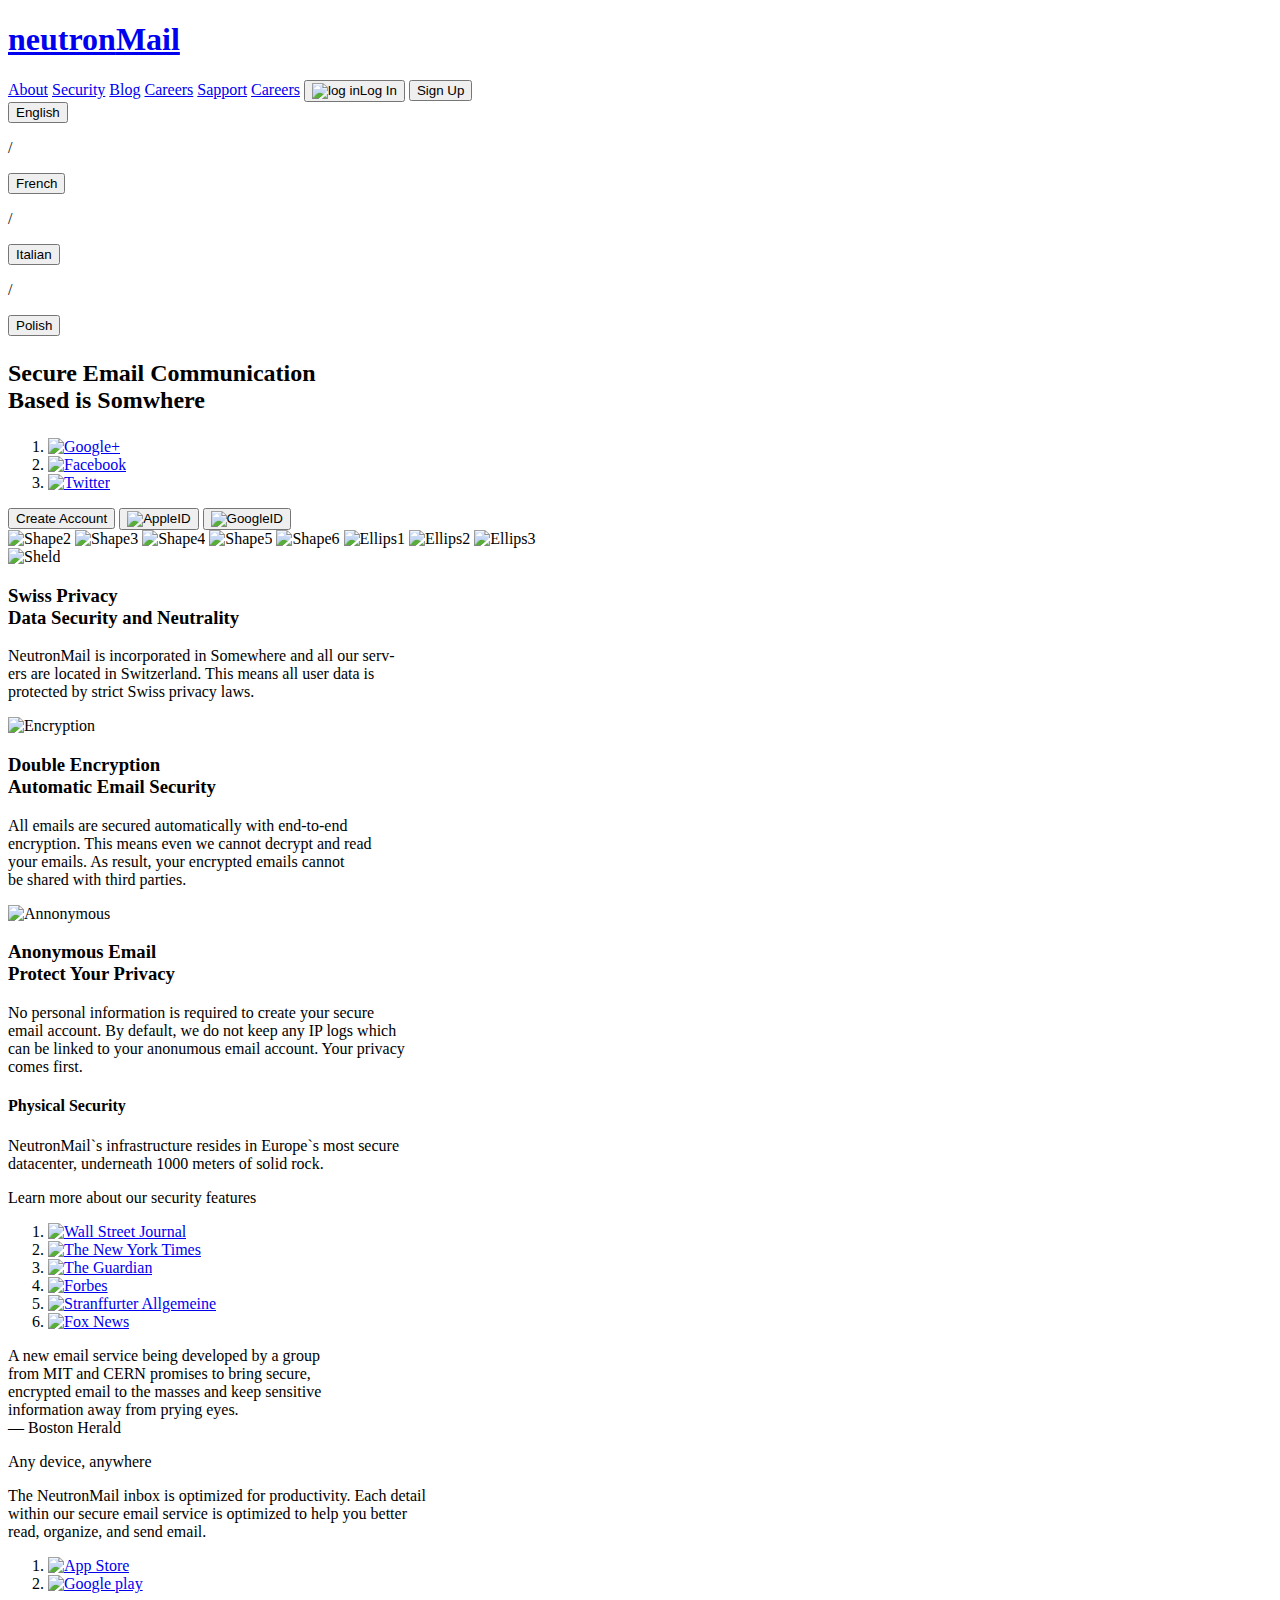
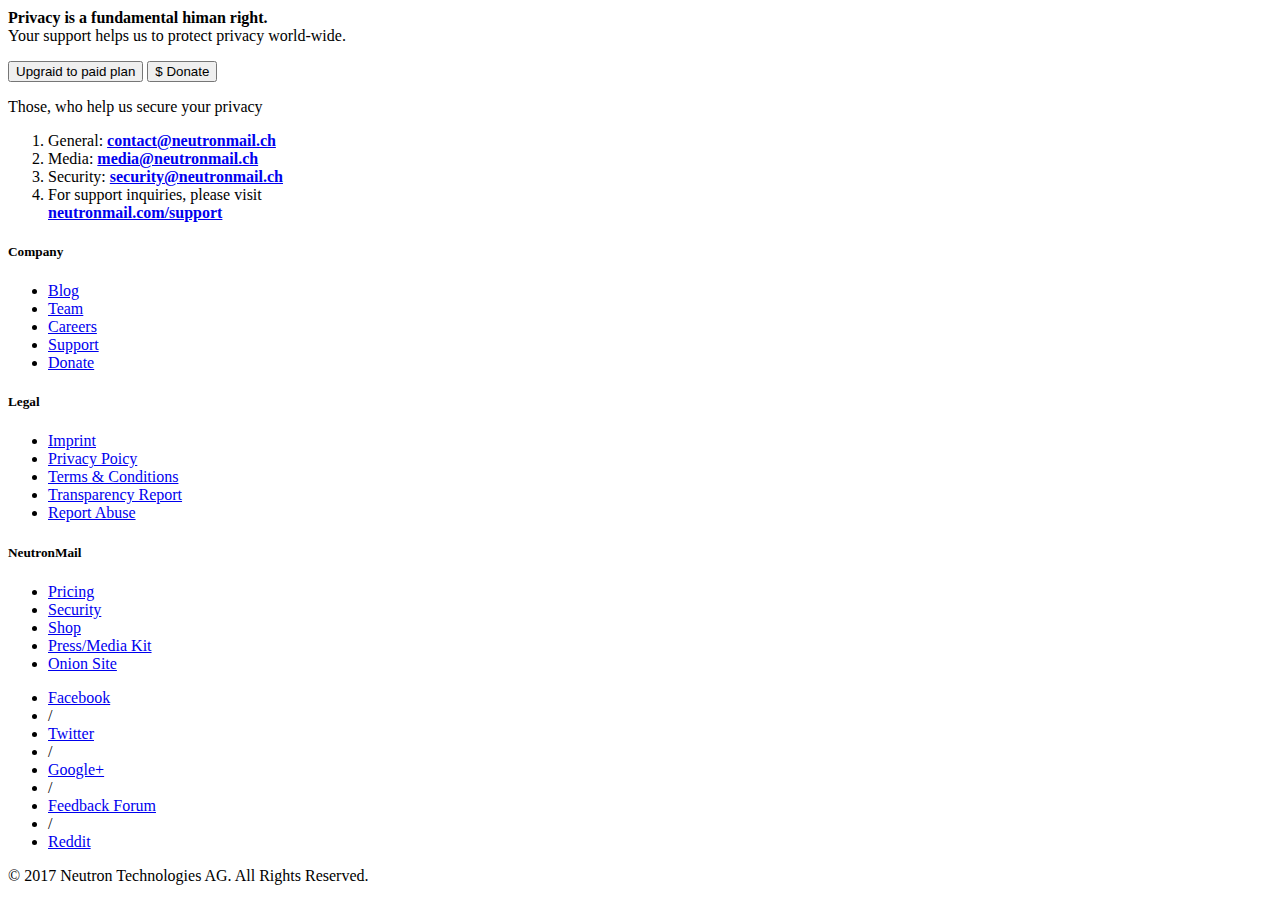
==== index.html @ d95173fa "Create index.html" ====
<!doctypehtml>

  <head>
    <meta charset="UTF-8" />
    <link rel="stylesheet" href="style.css" type="text/css"/>
    <title>neutronMail</title>
  </head>

  <body>
    <header>
        <h1>
          <a href="#">neutron<span>Mail</span></a>
        </h1>
        <nav>
            <a href="#">About</a>
            <a href="#">Security</a>
            <a href="#">Blog</a>
            <a href="#">Careers</a>
            <a href="#">Sapport</a>
            <a href="#">Careers</a>
            <button id="loginbutton"><img src="../images/signs/LogIn.png" width="12px" height="12px" pading-right="5px" alt="log in">Log In</button>
            <button id="signupbutton">Sign Up</button>
        </nav>
        <div id="language">
        <button>English</button>
        <p>/</p>
        <button>French</button>
        <p>/</p>
        <button>Italian</button>
        <p>/</p>
        <button>Polish</button>
        </div>
        <h2><p>Secure Email Communication<br/>
            <span id="spanh2">Based is <span id="spanSomwhere">Somwhere</span></span></p>
        </h2>
        <ol id="social">
          <li><a href="#" target="_blank"><img src="../images/signs/googlePlus.png" width="20px" height="20px" alt="Google+"></a></li>
          <li id="socialfacebook"><a href="#" target="_blank"><img src="../images/signs/facebook.png" width="20px" height="20px" alt="Facebook"></a></li>
          <li><a href="#" target="_blank"><img src="../images/signs/twitter.png" width="20px" height="20px" alt="Twitter"></a></li>
        </ol>
        <div id="logindiv">
          <button id="createAccountButton">Create Account</button>
          <button id="appleIdButton"><img src="../images/signs/apple.png" width="35px" height="35px" alt="AppleID"></button>
          <button id="googleIdButton"><img src="../images/signs/google.png" width="30px" height="30px" alt="GoogleID"></button>
        </div>
    
    </header>
    <div class="main">
      <img id="shape2" src="../images/Shapes/Shape 2@1X.png" alt="Shape2">
      <img id="shape3" src="../images/Shapes/Shape 3@1X.png" alt="Shape3">
      <img id="shape4" src="../images/Shapes/Shape 4@1X.png" alt="Shape4">
      <img id="shape5" src="../images/Shapes/Shape 5@1X.png" alt="Shape5">
      <img id="shape6" src="../images/Shapes/Shape 6@1X.png" alt="Shape6">
      <img id="ellips1" src="../images/Shapes/Ellipse 2@1X.png" alt="Ellips1">
      <img id="ellips2" src="../images/Shapes/Ellipse 2 copy@1X.png" alt="Ellips2">
      <img id="ellips3" src="../images/Shapes/Ellipse 2 copy 2@1X.png" alt="Ellips3">
      <div class="Privacy">
        <img src="../images/signs/SwissPrivacy.png" alt="Sheld">
        <h3>Swiss Privacy<br>
          <span>Data Security and Neutrality</span>
        </h3>
        <p>NeutronMail is incorporated  in Somewhere and all our serv-<br>
          ers are located in Switzerland. This means all user data is<br>
          protected by strict Swiss privacy laws.
        </p>
      </div>

      <div class="Encryption">
        <img src="../images/signs/Double Encryption.png" alt="Encryption">
        <h3>Double Encryption<br>
          <span>Automatic Email Security</span>
        </h3>
        <p>All emails are secured automatically with end-to-end<br>
          encryption. This means even we cannot decrypt and read<br>
          your emails. As result, your encrypted emails cannot<br>
          be shared with third parties.

        </p>
      </div>

      <div class="Anonymous">
        <img src="../images/signs/Anonymous.png" alt="Annonymous">
        <h3>Anonymous Email<br>
        <span>Protect Your Privacy</span>
        </h3>
        <p>No personal information is required to create your secure<br>
           email account. By default, we do not keep any IP logs which<br>
           can be linked to your anonumous email account. Your privacy<br>
           comes first.
        </p>
      </div>
        <div class="Security">
          <h4>Physical Security</h4>
          <p>NeutronMail`s infrastructure resides in Europe`s <span>most secure</span><br>
            datacenter, underneath 1000 meters of solid rock.
          </p>
        </div>
     <p id="learnmore">Learn more about our security features</p>
     <ol class="aboutsmi">
      <li><a href="#" target="_blank"><img src="../images/aboutsmi/wall street journal.jpeg" alt="Wall Street Journal"></a></li>
      <li><a href="#" target="_blank"><img src="../images/aboutsmi/TheNewYorkTimes.jpeg" alt="The New York Times"></a></li>
      <li><a href="#" target="_blank"><img src="../images/aboutsmi/TheGuardian.jpeg" alt="The Guardian"></a></li>
      <li><a href="#" target="_blank"><img src="../images/aboutsmi/Forbes.jpeg" alt="Forbes"></a></li>
      <li><a href="#" target="_blank"><img src="../images/aboutsmi/Sranffurter.jpeg" alt="Stranffurter Allgemeine"></a></li>
      <li><a href="#" target="_blank"><img src="../images/aboutsmi/FoxNews.jpeg" alt="Fox News"></a></li>
      </ol>
      <p id="quote">A new email service being developed by a group<br>
                    from MIT and CERN promises to bring secure,<br>
                    encrypted email to the masses and keep sensitive<br>
                    information away from prying eyes.<br>
                    <span>&mdash; Boston Herald</span>
        </p>
        <p id="anyDevice">Any device, anywhere</p>
        <p id="anyDevicetext">The NeutronMail inbox is optimized for productivity. Each detail<br>
          within our secure email service is optimized to help you better<br>
          read, organize, and send email.
        </p>
      <ol class="appmarket">
        <li><a href="#" target="_blank"><img src="../images/AppMarket/AppStore.png" alt="App Store"></a></li>
        <li><a href="#" target="_blank"><img src="../images/AppMarket/GooglePlay.png" alt="Google play"></a></li>
      </ol>
      <p id="privacyHumanRight"><b>Privacy is a fundamental himan right.</b><br>Your support helps us to protect privacy world-wide.
      </p>

      <button id="upgraidPlanButton">Upgraid to paid plan</button>
      <button id="donateButton">$ Donate</button>

      <p id="partners">Those, who help us secure your privacy</p>

    </div>
    <footer>
      <ol id="contacts">
        <li class="contactslimargin">General: <a href="mailto:contact@neutronmail.ch"><b>contact@neutronmail.ch</b></a></li>
        <li class="contactslimargin">Media: <a href="mailto:media@neutronmail.ch"><b>media@neutronmail.ch</b></a></li>
        <li class="contactslimargin">Security: <a href="mailto:security@neutronmail.ch"><b>security@neutronmail.ch</b></a></li>
        <li id="lastChild">For support inquiries, please visit<br>
        <a href="#"><b>neutronmail.com/support</b></a></li>
      </ol>
      <div class="company">
        <h5>Company</h5>
      <ul class="companylist">
        <li><a href="$">Blog</a></li>
        <li><a href="$">Team</a></li>
        <li><a href="$">Careers</a></li>
        <li><a href="$">Support</a></li>
        <li><a href="$">Donate</a></li>
      </ul></div>

      <div class="legal">
        <h5>Legal</h5>
      <ul class="legallist">
        <li><a href="$">Imprint</a></li>
        <li><a href="$">Privacy Poicy</a></li>
        <li><a href="$">Terms & Conditions</a></li>
        <li><a href="$">Transparency Report</a></li>
        <li><a href="$">Report Abuse</a></li>
      </ul></div>

      <div class="neutron">
        <h5>NeutronMail</h5>
      <ul class="neutronlist">
        <li><a href="$">Pricing</a></li>
        <li><a href="$">Security</a></li>
        <li><a href="$">Shop</a></li>
        <li><a href="$">Press/Media Kit</a></li>
        <li><a href="$">Onion Site</a></li>
      </ul></div>

      <ul class="repost">
        <li><a href="#">Facebook</a></li>
        <li>/</li>
        <li><a href="#">Twitter</a></li>
        <li>/</li>
        <li><a href="#">Google+</a></li>
        <li>/</li>
        <li><a href="#">Feedback Forum</a></li>
        <li>/</li>
        <li><a href="#">Reddit</a></li>
      </ul>

      <p class="allRightsReserved">
        &copy; 2017 Neutron Technologies AG. All Rights Reserved.
      </p>

    </footer>




  </body>
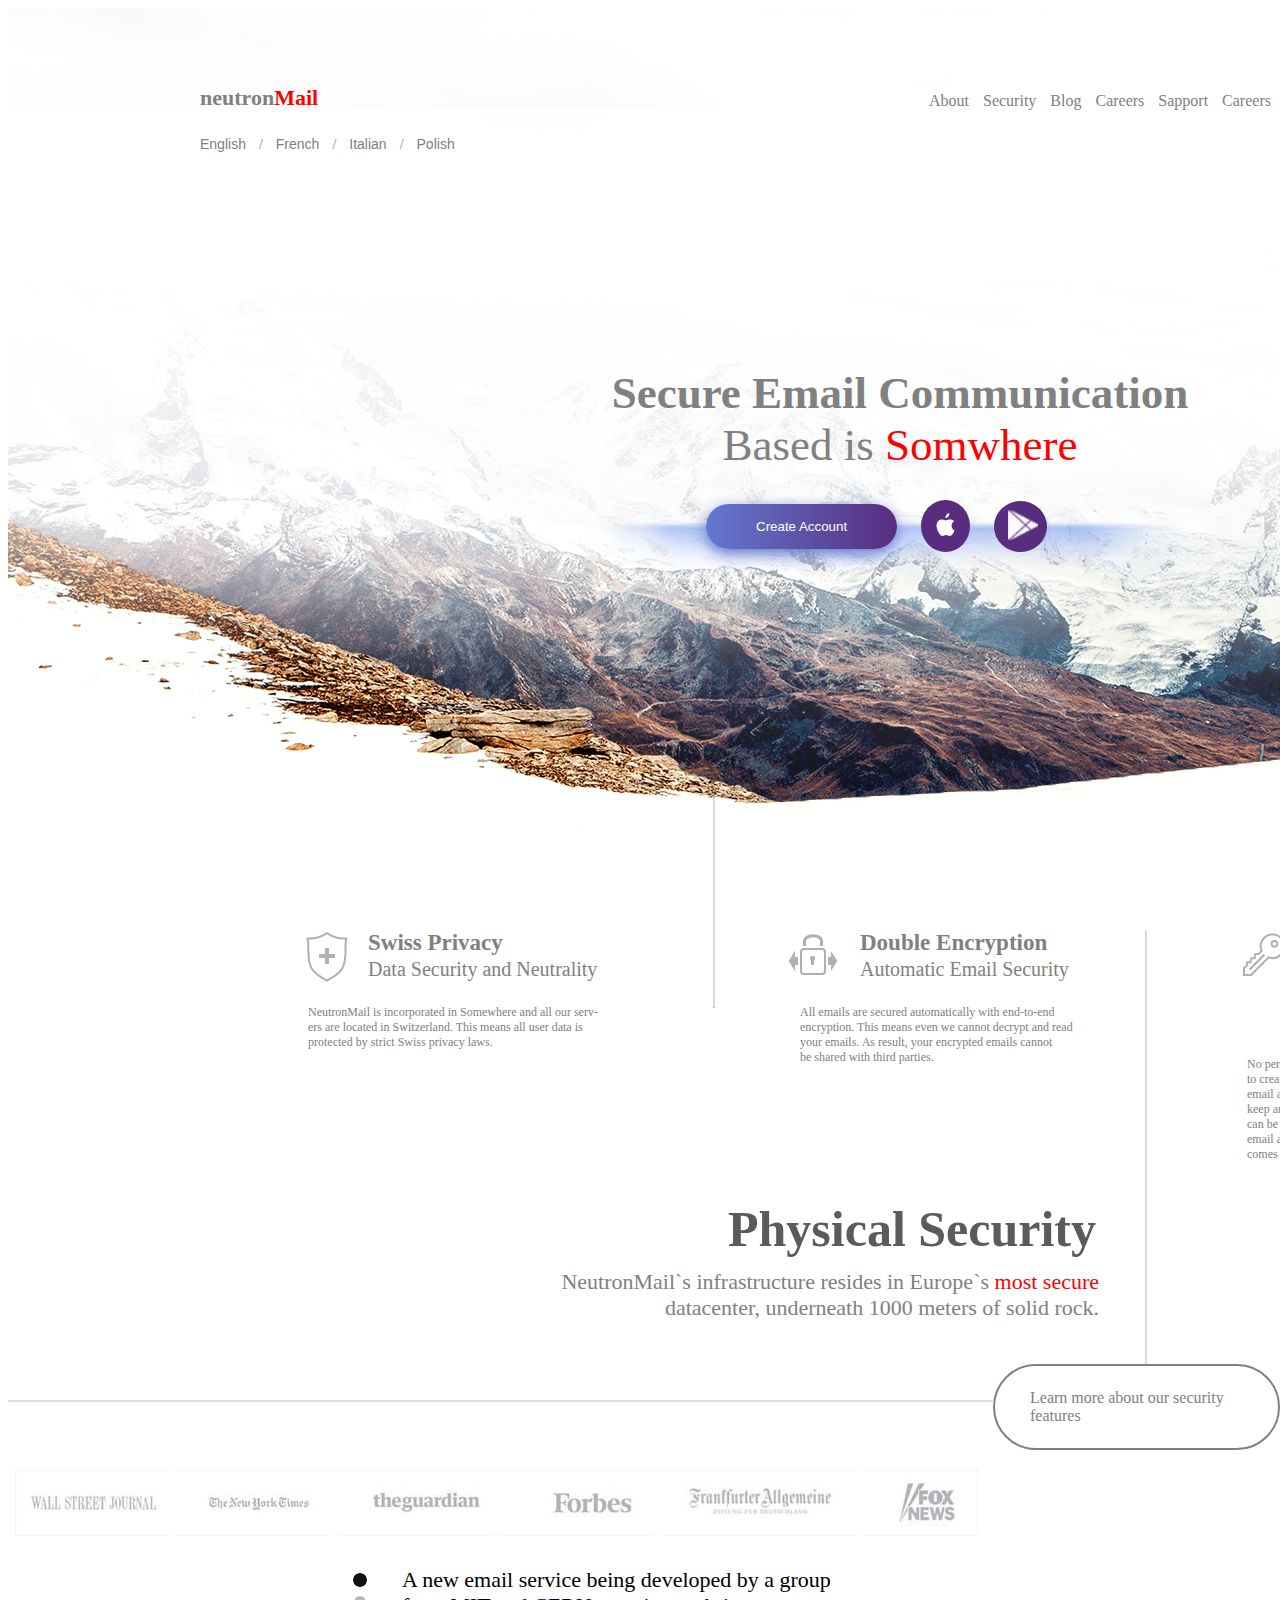
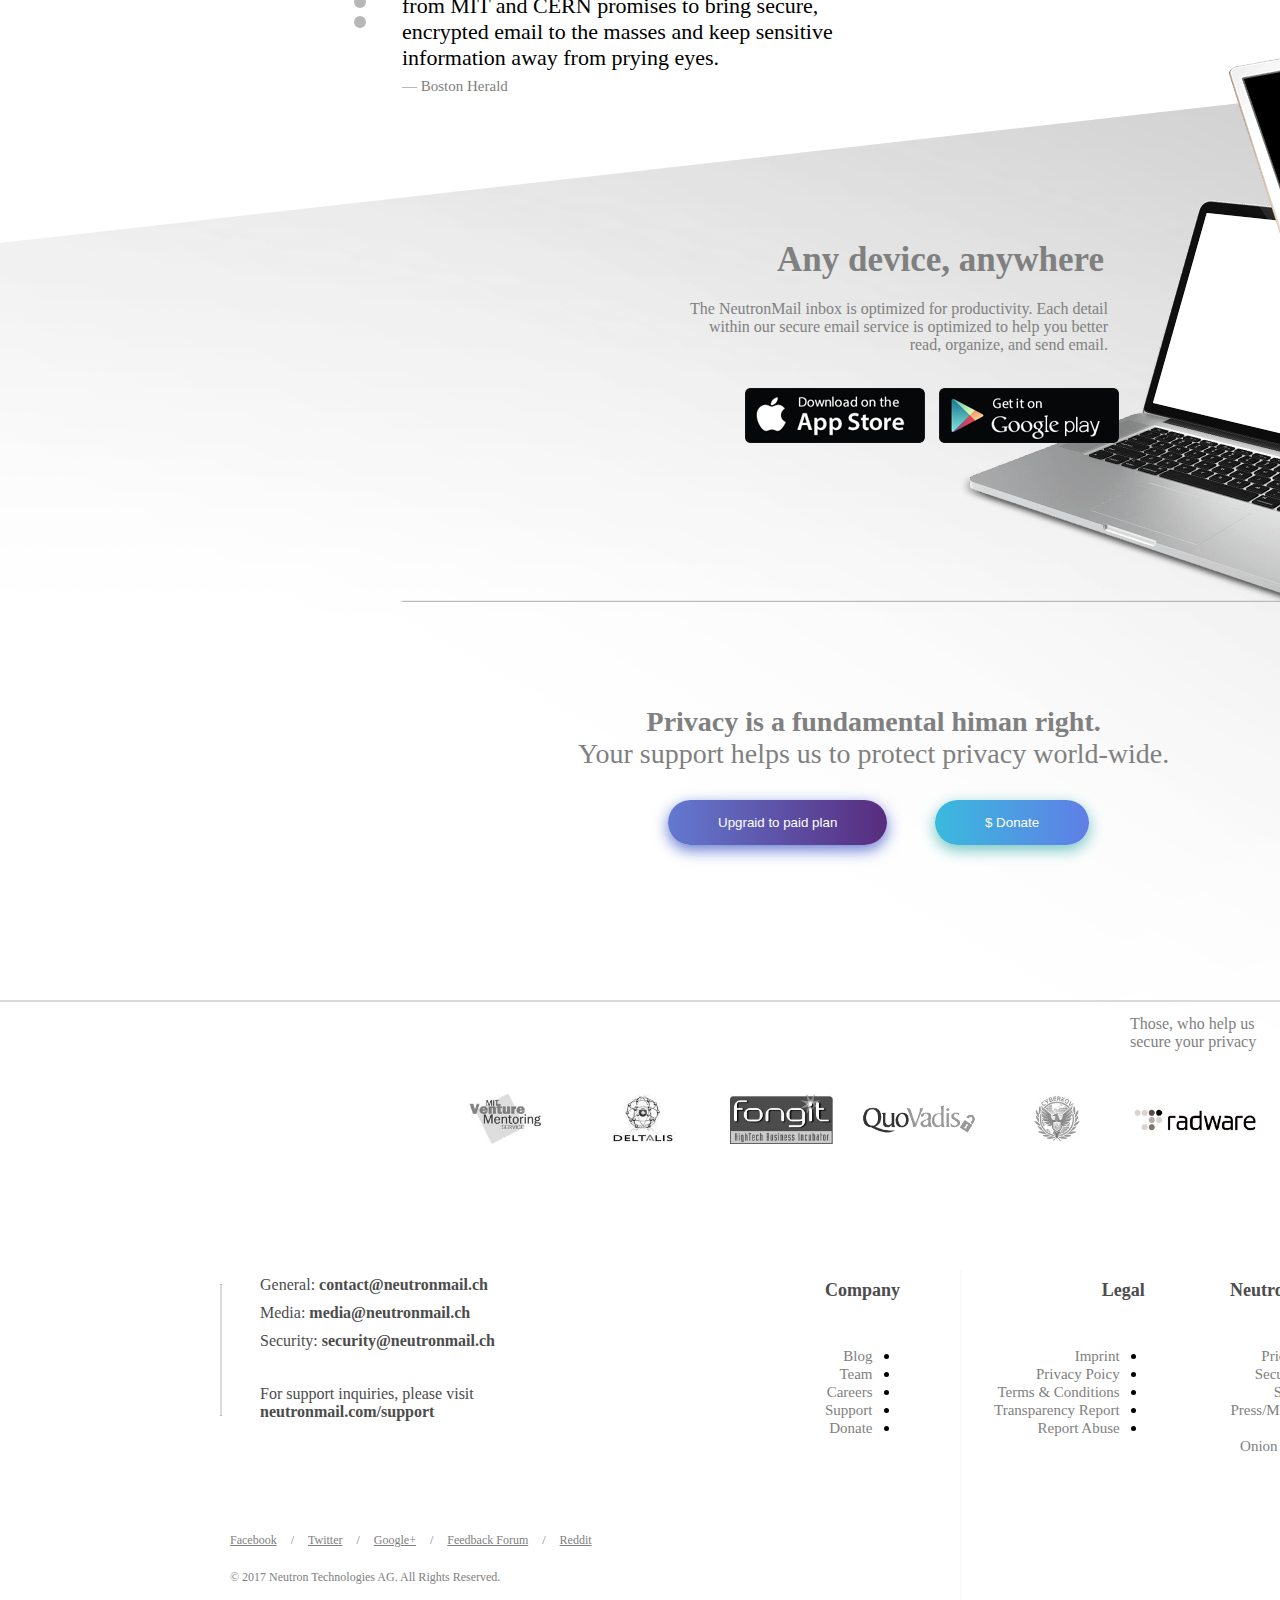
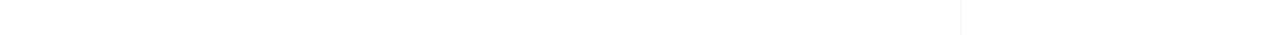
==== commit be1c6156: "Add files via upload" ====
--- a/index.html
+++ b/index.html
@@ -18,7 +18,7 @@
             <a href="#">Careers</a>
             <a href="#">Sapport</a>
             <a href="#">Careers</a>
-            <button id="loginbutton"><img src="../images/signs/LogIn.png" width="12px" height="12px" pading-right="5px" alt="log in">Log In</button>
+            <button id="loginbutton"><img src="images/signs/LogIn.png" width="12px" height="12px" pading-right="5px" alt="log in">Log In</button>
             <button id="signupbutton">Sign Up</button>
         </nav>
         <div id="language">
@@ -34,28 +34,28 @@
             <span id="spanh2">Based is <span id="spanSomwhere">Somwhere</span></span></p>
         </h2>
         <ol id="social">
-          <li><a href="#" target="_blank"><img src="../images/signs/googlePlus.png" width="20px" height="20px" alt="Google+"></a></li>
-          <li id="socialfacebook"><a href="#" target="_blank"><img src="../images/signs/facebook.png" width="20px" height="20px" alt="Facebook"></a></li>
-          <li><a href="#" target="_blank"><img src="../images/signs/twitter.png" width="20px" height="20px" alt="Twitter"></a></li>
+          <li><a href="#" target="_blank"><img src="images/signs/googlePlus.png" width="20px" height="20px" alt="Google+"></a></li>
+          <li id="socialfacebook"><a href="#" target="_blank"><img src="images/signs/facebook.png" width="20px" height="20px" alt="Facebook"></a></li>
+          <li><a href="#" target="_blank"><img src="images/signs/twitter.png" width="20px" height="20px" alt="Twitter"></a></li>
         </ol>
         <div id="logindiv">
           <button id="createAccountButton">Create Account</button>
-          <button id="appleIdButton"><img src="../images/signs/apple.png" width="35px" height="35px" alt="AppleID"></button>
-          <button id="googleIdButton"><img src="../images/signs/google.png" width="30px" height="30px" alt="GoogleID"></button>
+          <button id="appleIdButton"><img src="images/signs/apple.png" width="35px" height="35px" alt="AppleID"></button>
+          <button id="googleIdButton"><img src="images/signs/google.png" width="30px" height="30px" alt="GoogleID"></button>
         </div>
     
     </header>
     <div class="main">
-      <img id="shape2" src="../images/Shapes/Shape 2@1X.png" alt="Shape2">
-      <img id="shape3" src="../images/Shapes/Shape 3@1X.png" alt="Shape3">
-      <img id="shape4" src="../images/Shapes/Shape 4@1X.png" alt="Shape4">
-      <img id="shape5" src="../images/Shapes/Shape 5@1X.png" alt="Shape5">
-      <img id="shape6" src="../images/Shapes/Shape 6@1X.png" alt="Shape6">
-      <img id="ellips1" src="../images/Shapes/Ellipse 2@1X.png" alt="Ellips1">
-      <img id="ellips2" src="../images/Shapes/Ellipse 2 copy@1X.png" alt="Ellips2">
-      <img id="ellips3" src="../images/Shapes/Ellipse 2 copy 2@1X.png" alt="Ellips3">
+      <img id="shape2" src="images/Shapes/Shape 2@1X.png" alt="Shape2">
+      <img id="shape3" src="images/Shapes/Shape 3@1X.png" alt="Shape3">
+      <img id="shape4" src="images/Shapes/Shape 4@1X.png" alt="Shape4">
+      <img id="shape5" src="images/Shapes/Shape 5@1X.png" alt="Shape5">
+      <img id="shape6" src="images/Shapes/Shape 6@1X.png" alt="Shape6">
+      <img id="ellips1" src="images/Shapes/Ellipse 2@1X.png" alt="Ellips1">
+      <img id="ellips2" src="images/Shapes/Ellipse 2 copy@1X.png" alt="Ellips2">
+      <img id="ellips3" src="images/Shapes/Ellipse 2 copy 2@1X.png" alt="Ellips3">
       <div class="Privacy">
-        <img src="../images/signs/SwissPrivacy.png" alt="Sheld">
+        <img src="images/signs/SwissPrivacy.png" alt="Sheld">
         <h3>Swiss Privacy<br>
           <span>Data Security and Neutrality</span>
         </h3>
@@ -66,7 +66,7 @@
       </div>
 
       <div class="Encryption">
-        <img src="../images/signs/Double Encryption.png" alt="Encryption">
+        <img src="images/signs/Double Encryption.png" alt="Encryption">
         <h3>Double Encryption<br>
           <span>Automatic Email Security</span>
         </h3>
@@ -79,7 +79,7 @@
       </div>
 
       <div class="Anonymous">
-        <img src="../images/signs/Anonymous.png" alt="Annonymous">
+        <img src="images/signs/Anonymous.png" alt="Annonymous">
         <h3>Anonymous Email<br>
         <span>Protect Your Privacy</span>
         </h3>
@@ -97,12 +97,12 @@
         </div>
      <p id="learnmore">Learn more about our security features</p>
      <ol class="aboutsmi">
-      <li><a href="#" target="_blank"><img src="../images/aboutsmi/wall street journal.jpeg" alt="Wall Street Journal"></a></li>
-      <li><a href="#" target="_blank"><img src="../images/aboutsmi/TheNewYorkTimes.jpeg" alt="The New York Times"></a></li>
-      <li><a href="#" target="_blank"><img src="../images/aboutsmi/TheGuardian.jpeg" alt="The Guardian"></a></li>
-      <li><a href="#" target="_blank"><img src="../images/aboutsmi/Forbes.jpeg" alt="Forbes"></a></li>
-      <li><a href="#" target="_blank"><img src="../images/aboutsmi/Sranffurter.jpeg" alt="Stranffurter Allgemeine"></a></li>
-      <li><a href="#" target="_blank"><img src="../images/aboutsmi/FoxNews.jpeg" alt="Fox News"></a></li>
+      <li><a href="#" target="_blank"><img src="images/aboutsmi/wall street journal.jpeg" alt="Wall Street Journal"></a></li>
+      <li><a href="#" target="_blank"><img src="images/aboutsmi/TheNewYorkTimes.jpeg" alt="The New York Times"></a></li>
+      <li><a href="#" target="_blank"><img src="images/aboutsmi/TheGuardian.jpeg" alt="The Guardian"></a></li>
+      <li><a href="#" target="_blank"><img src="images/aboutsmi/Forbes.jpeg" alt="Forbes"></a></li>
+      <li><a href="#" target="_blank"><img src="images/aboutsmi/Sranffurter.jpeg" alt="Stranffurter Allgemeine"></a></li>
+      <li><a href="#" target="_blank"><img src="images/aboutsmi/FoxNews.jpeg" alt="Fox News"></a></li>
       </ol>
       <p id="quote">A new email service being developed by a group<br>
                     from MIT and CERN promises to bring secure,<br>
@@ -116,8 +116,8 @@
           read, organize, and send email.
         </p>
       <ol class="appmarket">
-        <li><a href="#" target="_blank"><img src="../images/AppMarket/AppStore.png" alt="App Store"></a></li>
-        <li><a href="#" target="_blank"><img src="../images/AppMarket/GooglePlay.png" alt="Google play"></a></li>
+        <li><a href="#" target="_blank"><img src="images/AppMarket/AppStore.png" alt="App Store"></a></li>
+        <li><a href="#" target="_blank"><img src="images/AppMarket/GooglePlay.png" alt="Google play"></a></li>
       </ol>
       <p id="privacyHumanRight"><b>Privacy is a fundamental himan right.</b><br>Your support helps us to protect privacy world-wide.
       </p>
@@ -188,3 +188,4 @@
 
 
   </body>
+
--- a/style.css
+++ b/style.css
@@ -0,0 +1,606 @@
+header {
+  width: 1800px;
+  height: 988px;
+  background-color: blue;
+  background-image:
+  url(images/layer/Layer\ 10@1X.png),
+  url(images/layer/Layer\ 4@1X.png),
+  url(images/layer/Layer\ 7@1X.png),
+  url(images/layer/Layer\ 2@1X.png),
+  url(images/layer/Layer1copy@1X.png);
+ background-repeat: no-repeat;
+ background-position: 581px 512px ,0px 100px, 0px 512px, 0px 0px , -63px -175px;
+}
+
+h1 {
+  position: absolute;
+  top: 85px;
+  left: 200px;
+  width: 157px;
+  height: 22px;
+  margin: 0;
+  font-size: 22px;
+}
+h1 a {
+  text-decoration: none;
+  color: gray;
+}
+
+h1 a span{
+  color: red;
+} 
+
+nav {
+  position: absolute;
+  top: 85px;
+  left: 929px;
+  width: 650px;
+  height: 30px;
+}
+
+nav a {
+  margin-right: 10px;
+  text-decoration: none;
+  color: gray;
+}
+
+#loginbutton {
+  color: black;
+  margin-left: 40px;
+  font-weight: bold;
+  border: none;
+  background-color: transparent;
+}
+
+#signupbutton {
+  display: inline-block;
+  vertical-align: middle;
+  margin-left: 15px;
+  color: white;
+  background: linear-gradient(to bottom right, #582C7E, #6379D0);
+  border-radius: 40px;
+  border-style: none;
+  padding: 10px 15px;
+  box-shadow: 0px 5px 15px #6379D0;
+}
+
+#language {
+  position: absolute;
+  top: 135px;
+  left: 194px;
+  width: 236;
+  height: 14;
+}
+
+#language button,
+#language p {
+  /* text-decoration: none; */
+  margin-right: 3px;
+  display: inline;
+  color: gray;
+  font-size: 14px;
+  text-decoration: none;
+  border-style: none;
+  background-color: transparent;
+  outline: none;
+}
+
+#language button:active {
+  font-weight: bold !important;
+  text-decoration: underline !important;
+  margin-right: 3px;
+  display: inline;
+  color: gray;
+  font-size: 14px;
+  border-style: none;
+  background-color: transparent;
+}
+
+h2 {
+  position: absolute;
+  top: 322px;
+  left: 522px;
+  width: 756px;
+  height: 101px;
+  margin: 0;
+  font-size: 45px;
+  font-weight: bold;
+}
+
+h2 p {
+  text-align: center;
+  color: gray;
+}
+
+#spanh2 {
+  font-weight: normal;
+}
+
+#spanSomwhere {
+  color: red;
+}
+
+#logindiv {
+  position: absolute;
+  top: 500px;
+  left: 706px;
+  width: 386px;
+  height: 59px;
+}
+
+#createAccountButton {
+  display: inline-block;
+  vertical-align: middle;
+  color: white;
+  background: linear-gradient(to left, #582C7E,  #6379D0);
+  border-radius: 40px;
+  border-style: none;
+  padding: 15px 50px;
+  box-shadow: 0px 5px 15px #6379D0;
+}
+
+#appleIdButton {
+  margin-left: 20px;
+  vertical-align: middle;
+  background-color: #582C7E;
+  border-radius: 50%;
+  border-style: none;
+  padding: 7px 7px;
+}
+
+#googleIdButton {
+  margin-left: 20px;
+  vertical-align: middle;
+  background-color: #582C7E;
+  border-radius: 50%;
+  border-style: none;
+  padding: 9px 9px;
+}
+#googleIdButton img {
+  margin-left: 5px;
+}
+
+#social {
+  position: absolute;
+  top: 323px;
+  left: 1746px;
+  padding: 0;
+}
+
+#social li  {
+  list-style-type: none;
+}
+
+#socialfacebook {
+  margin-top: 17px;
+  margin-bottom: 17px;
+}
+
+.Privacy {
+  position: absolute;
+  top: 907px;
+  left: 308px;
+}
+
+.Privacy img {
+  position: absolute;
+  top: 15px;
+  left: -15px;
+}
+
+.Privacy h3 {
+  margin-left: 60px;
+  color: gray;
+  font-size: 23px;
+  font-weight: bold;
+}
+
+.Privacy h3 span {
+  font-size: 20px;
+  font-weight: normal;
+}
+.Privacy p {
+  color: gray;
+  font-size: 12px;
+}
+
+.Encryption {
+  position: absolute;
+  top: 907px;
+  left: 800px;
+}
+
+.Encryption img {
+  position: absolute;
+  top: 7px;
+  left: -35px;
+}
+
+.Encryption h3 {
+  margin-left: 60px;
+  color: gray;
+  font-size: 23px;
+  font-weight: bold;
+}
+
+.Encryption h3 span {
+  font-size: 20px;
+  font-weight: normal;
+}
+.Encryption p {
+  color: gray;
+  font-size: 12px;
+}
+
+.Anonymous {
+  position: absolute;
+  top: 907px;
+  left: 1247px;
+}
+
+.Anonymous img {
+  position: absolute;
+  top: 15px;
+  left: -20px;
+}
+
+.Anonymous h3 {
+  margin-left: 60px;
+  color: gray;
+  font-size: 23px;
+  font-weight: bold;
+}
+
+.Anonymous h3 span {
+  font-size: 20px;
+  font-weight: normal;
+}
+.Anonymous p {
+  color: gray;
+  font-size: 12px;
+}
+
+
+#shape2 {
+  position: absolute;
+  top: 797px;
+  left: 713px;
+}
+
+#shape3 {
+  position: absolute;
+  top: 930px;
+  left: 1145px;
+}
+
+#shape4 {
+  position: absolute;
+  top: 929px;
+  left: 1607px;
+}
+
+#shape5 {
+  position: absolute;
+  top: 1400px;
+}
+
+.Security h4 {
+  position: absolute;
+  top: 1200px;
+  left: 728px;
+  color: rgb(92, 90, 90);
+  font-size: 50px;
+  margin: 0;
+}
+
+.Security p {
+  position: absolute;
+  top: 1269px;
+  left: 477px;
+  color: gray;
+  font-size: 22px;
+  margin: 0;
+  text-align: right;
+  width: 622px;
+}
+
+.Security p span {
+  color: red;
+}
+
+
+#learnmore {
+  position: absolute;
+  top: 1364px;
+  left: 993px;
+  margin: 0;
+  color: gray;
+  border-style: solid;
+  border-radius: 50px 50px 50px 50px;
+  border-width: 2px;
+  padding-top: 23px;
+  padding-bottom: 23px;
+  padding-right: 35px;
+  padding-left: 35px;
+}
+
+.aboutsmi {
+position: absolute;
+top: 1470px;
+left: 15px;
+margin: 0;
+padding: 0;
+}
+
+ol.aboutsmi li {
+  display: inline;
+}
+
+#quote {
+  position: absolute;
+  top: 1567px;
+  left: 402px;
+  margin: 0;
+  font-size: 22px;
+}
+
+#quote span {
+  color: gray;
+  font-style: unset;
+  font-size: 15px;
+}
+
+#ellips1 {
+  position: absolute;
+  top: 1573px;
+  left: 353px;
+}
+
+#ellips2 {
+  position: absolute;
+  top: 1596px;
+  left: 354px;
+}
+
+#ellips3 {
+  position: absolute;
+  top: 1616px;
+  left: 354px;
+}
+
+body {
+  background-image: 
+  url(images/Shapes/Shape11.png),
+  url(images/Shapes/Shape10.png),
+  url(images/Shapes/Shape8.png),
+  url(images/Shapes/Shape7.png),
+  url(images/layer/partners.png),
+  url(images/layer/Layer\ 30@1X.png);
+  background-repeat: no-repeat;
+  background-position: 960px 2870px, 220px 2884px, 1398px 2600px, 0px 2600px, 445px 2670px, 0px 1640px;
+}
+
+.main {
+  height: 1739px;
+  width: 1800px;
+  background-image: url(images/layer/NOT\ FOR\ USE!!!!!@1X.png);
+  background-repeat: no-repeat;
+  background-position: 952px 556px;
+}
+
+#anyDevice {
+  margin: 0;
+  position: absolute;
+  top: 1840px;
+  left: 777px;
+  color: gray;
+  font-size: 35px;
+  font-weight: bold;
+}
+
+#anyDevicetext {
+  margin: 0;
+  position: absolute;
+  top: 1900px;
+  left: 690px;
+  color: gray;
+  text-align: right;
+}
+
+.appmarket {
+  position: absolute;
+  top: 1988px;
+  left: 745px;
+  margin: 0;
+  padding: 0;
+  }
+  
+ol.appmarket li {
+    display: inline;
+    margin-right: 10px;
+  }
+
+#shape6 {
+    position: absolute;
+    top: 2200px;
+    left: 399px;
+    width: 1400px;
+    height: 2px;
+    z-index: 2;
+  }
+
+#privacyHumanRight {
+    color: gray;
+    position: absolute;
+    top: 2278px;
+    left: 578px;
+    font-size: 28px;
+    text-align: center;
+  }
+  
+#upgraidPlanButton {
+    position: absolute;
+    top: 2400px;
+    left: 668px;
+    display: inline-block;
+    vertical-align: middle;
+    color: white;
+    background: linear-gradient(to left, #582C7E,  #6379D0);
+    border-radius: 40px;
+    border-style: none;
+    padding: 15px 50px;
+    box-shadow: 0px 5px 15px #6379D0;
+  }
+
+#donateButton {
+    position: absolute;
+    top: 2400px;
+    left: 935px;
+    display: inline-block;
+    vertical-align: middle;
+    color: white;
+    background: linear-gradient(to left, #607EE6, #39BADE);
+    border-radius: 40px;
+    border-style: none;
+    padding: 15px 50px;
+    box-shadow: 0px 5px 15px #6FC4C2;
+  }
+
+#partners {
+    position: absolute;
+    top: 2615px;
+    left: 1130px;
+    color: gray;
+    margin: 0;
+  }
+
+#contacts {
+  color: gray;
+  position: absolute;
+  top: 2850px;
+  left: 220px;
+  list-style-type: none;
+}
+
+#contacts,
+#contacts li a {
+    text-decoration: none;
+    color: rgb(76, 76, 76);
+  }
+
+.contactslimargin {
+  margin-top: 10px;
+}
+
+#lastChild {
+  margin-top: 35px;
+}
+
+div.company {
+  position: absolute;
+  top: 2850px;
+  left: 825px;
+}
+
+ul.companylist {
+    text-align: right;
+    direction: rtl;
+    float: left;
+  }
+
+ul.companylist li a {
+  text-decoration: none;
+  color: gray;
+  font-size: 15px;
+}
+
+div.company h5 {
+  font-size: 18px;
+  text-align: right;
+  color: rgb(76, 76, 76);
+  font-weight: bold;
+  padding-right: 15px;
+}
+
+div.legal {
+  position: absolute;
+  top: 2850px;
+  left: 994px;
+}
+
+ul.legallist {
+    text-align: right;
+    direction: rtl;
+    float: left;
+  }
+
+ul.legallist li a {
+  text-decoration: none;
+  color: gray;
+  font-size: 15px;
+}
+
+div.legal h5 {
+  font-size: 18px;
+  text-align: right;
+  color: rgb(76, 76, 76);
+  font-weight: bold;
+  padding-right: 15px;
+}
+
+div.neutron {
+  position: absolute;
+  top: 2850px;
+  left: 1230px;
+}
+
+ul.neutronlist {
+    text-align: right;
+    direction: rtl;
+    float: left;
+  }
+
+ul.neutronlist li a {
+  text-decoration: none;
+  color: gray;
+  font-size: 15px;
+}
+
+div.neutron h5 {
+  font-size: 18px;
+  text-align: right;
+  color: rgb(76, 76, 76);
+  font-weight: bold;
+  padding-right: 15px;
+}
+
+ul.repost {
+  position: absolute;
+  top: 3130px;
+  left: 220px;
+  list-style-type: none;
+  padding: 0;
+  margin: 0;
+}
+
+ul.repost li {
+  margin-left: 10px;
+  display: inline;
+  color: gray;
+  font-size: 12px;
+}
+
+ul.repost li a {
+  color: gray;
+}
+
+p.allRightsReserved {
+  position: absolute;
+  top: 3170px;
+  left: 220px;
+  padding-left: 10px;
+  padding-bottom: 50px;
+  margin: 0px;
+  color: gray;
+  font-size: 12px;
+}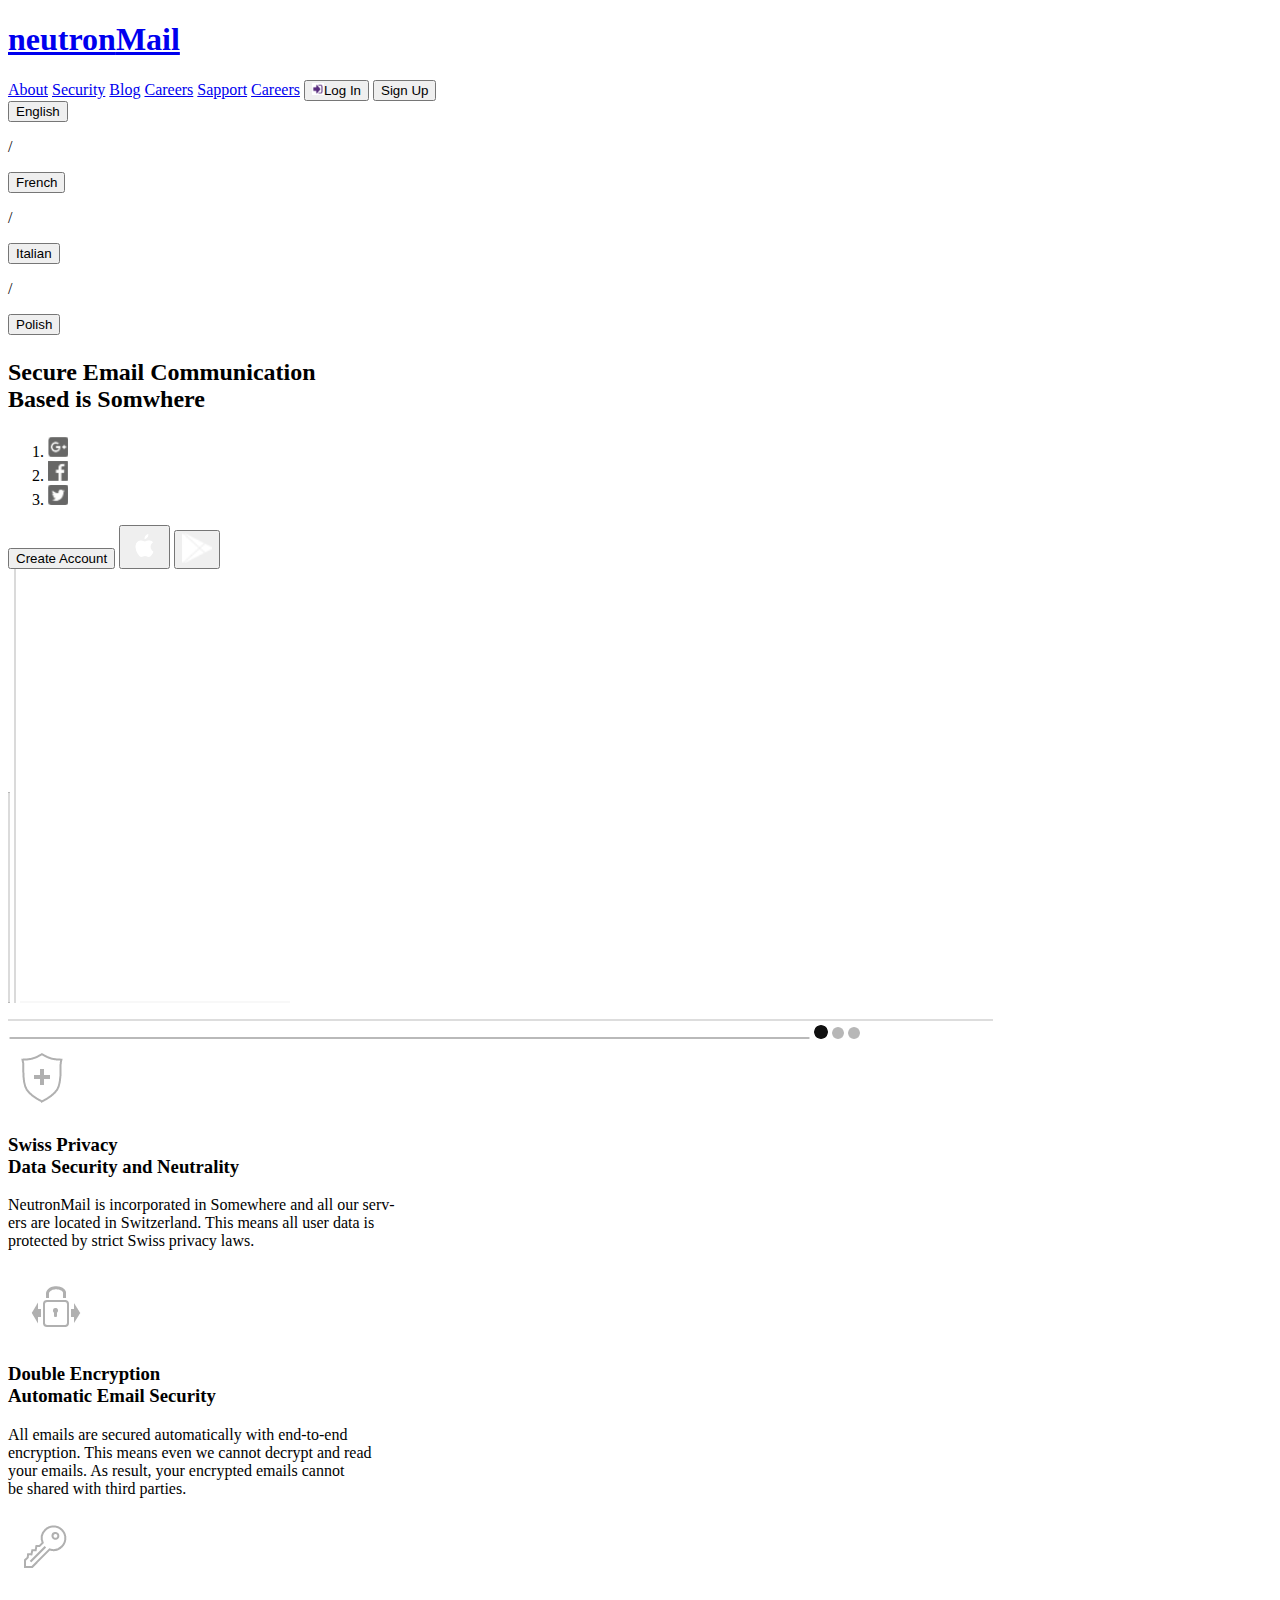
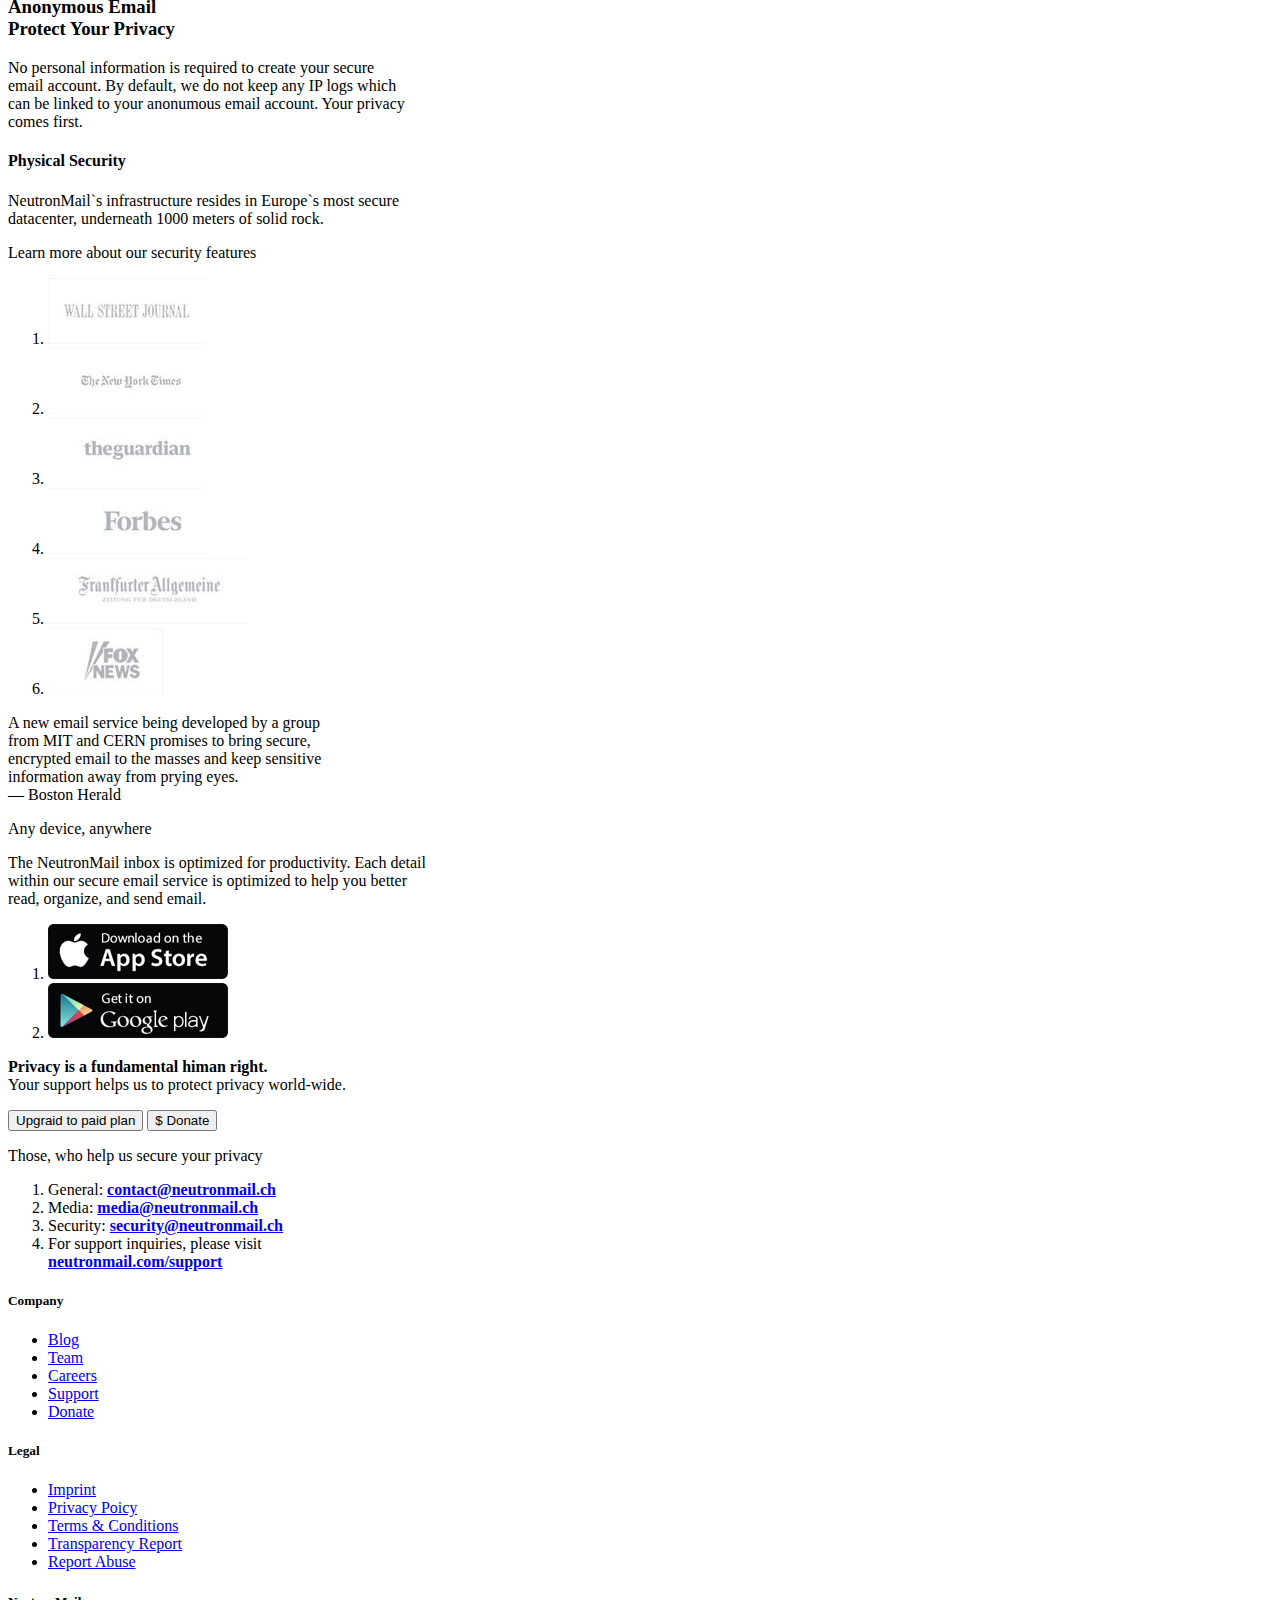
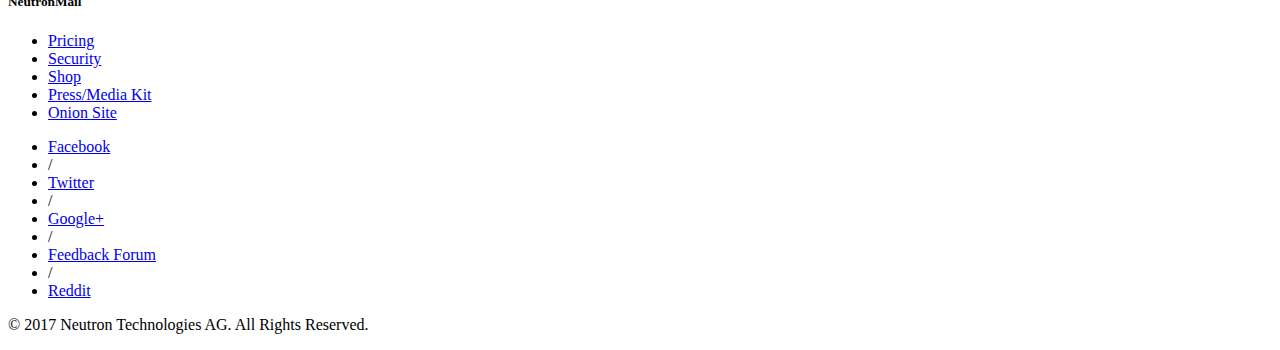
==== commit e2ec96d2: "Create index.html" ====
--- a/index.html
+++ b/index.html
@@ -188,4 +188,3 @@
 
 
   </body>
-
